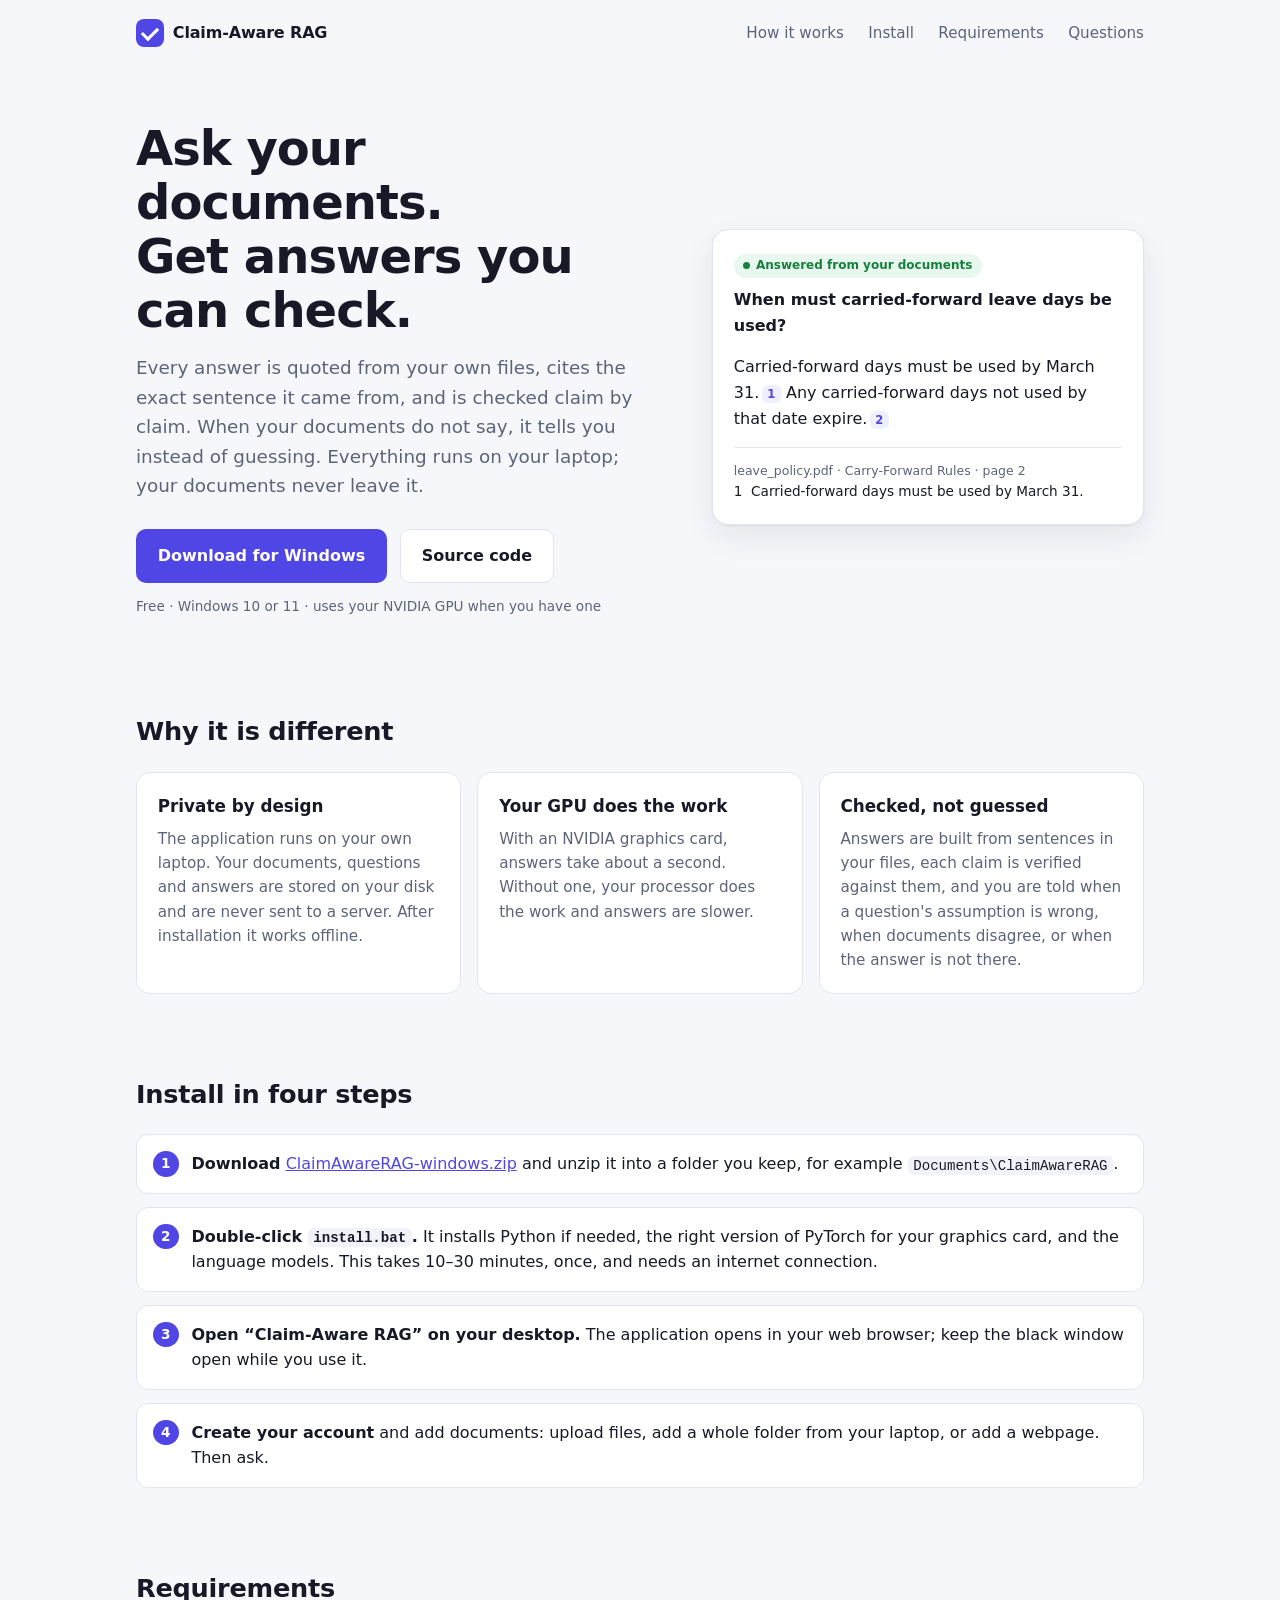
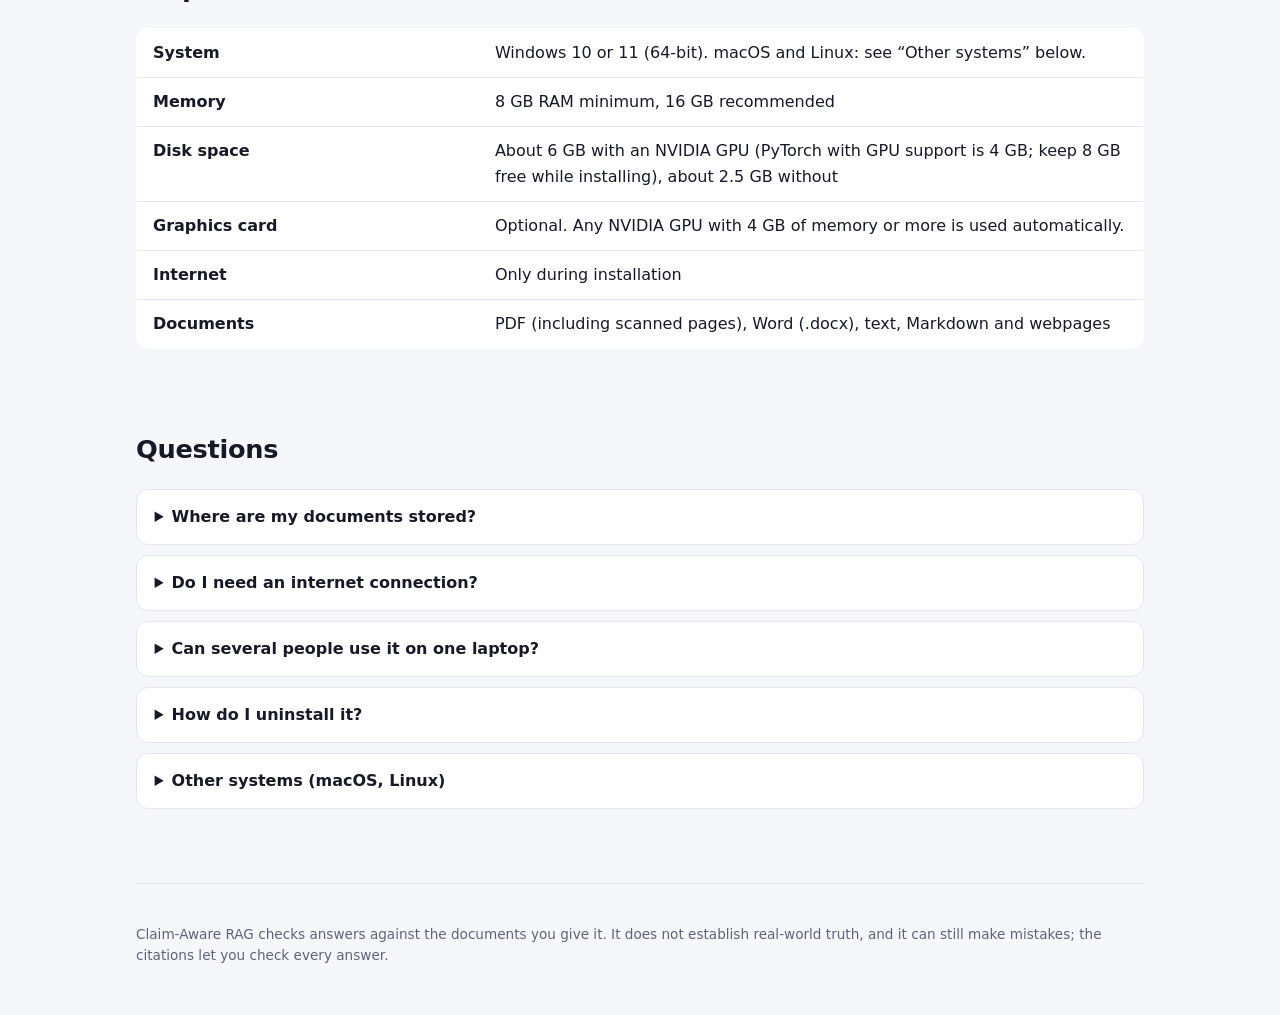
==== site/index.html @ c94f1e85 "Add a download page for the application site/index.html: a static landing page (host anywhere, e.g. " ====
<!doctype html>
<html lang="en">
<head>
  <meta charset="utf-8">
  <meta name="viewport" content="width=device-width, initial-scale=1">
  <title>Claim-Aware RAG</title>
  <meta name="description" content="Ask questions about your own documents. Every answer is quoted from your files, cited and checked, and everything runs on your own laptop.">
  <link rel="icon" href="data:image/svg+xml,%3Csvg xmlns='http://www.w3.org/2000/svg' viewBox='0 0 32 32'%3E%3Crect width='32' height='32' rx='8' fill='%234f46e5'/%3E%3Cpath d='M9 16.5l4.5 4.5L23 11.5' stroke='white' stroke-width='3' fill='none' stroke-linecap='round' stroke-linejoin='round'/%3E%3C/svg%3E">
  <style>
    :root {
      --bg: #f6f7fb; --surface: #fff; --surface-2: #f1f3f9; --border: #e2e5ef; --text: #171a26; --muted: #5d6478;
      --accent: #4f46e5; --accent-hover: #4338ca; --accent-soft: #eef0ff; --ok: #15803d; --ok-soft: #e9f8ef;
      --font: "Segoe UI", system-ui, -apple-system, "Helvetica Neue", Arial, sans-serif;
      --mono: "Cascadia Code", Consolas, ui-monospace, monospace;
      color-scheme: light;
    }
    @media (prefers-color-scheme: dark) {
      :root {
        --bg: #0f1117; --surface: #171a23; --surface-2: #1e2230; --border: #2a2f3e; --text: #e8eaf2; --muted: #9aa1b5;
        --accent: #8b85ff; --accent-hover: #a29dff; --accent-soft: #24234a; --ok: #5ad48a; --ok-soft: #16301f;
        color-scheme: dark;
      }
    }
    * { box-sizing: border-box; }
    body { margin: 0; background: var(--bg); color: var(--text); font: 16px/1.6 var(--font); -webkit-font-smoothing: antialiased; }
    a { color: var(--accent); }
    .wrap { max-width: 1040px; margin: 0 auto; padding: 0 1rem; }
    header { display: flex; justify-content: space-between; align-items: center; padding: 1.2rem 0; }
    .brand { display: flex; align-items: center; gap: .55rem; font-weight: 700; letter-spacing: -.01em; }
    .mark { width: 28px; height: 28px; border-radius: 8px; background: var(--accent); position: relative; flex: none; }
    .mark::after { content: ""; position: absolute; left: 9px; top: 5px; width: 7px; height: 13px;
      border: solid #fff; border-width: 0 3px 3px 0; transform: rotate(45deg); }
    nav a { color: var(--muted); text-decoration: none; margin-left: 1.2rem; font-size: .95rem; }
    nav a:hover { color: var(--text); }

    .hero { padding: 3.5rem 0 2.5rem; display: grid; grid-template-columns: 1.1fr .9fr; gap: 3rem; align-items: center; }
    h1 { font-size: clamp(2rem, 4.5vw, 3rem); line-height: 1.12; letter-spacing: -.02em; margin: 0 0 1rem; }
    .lead { font-size: 1.15rem; color: var(--muted); margin: 0 0 1.8rem; max-width: 34rem; }
    .actions { display: flex; flex-wrap: wrap; gap: .8rem; align-items: center; }
    .btn { display: inline-flex; align-items: center; gap: .5rem; border-radius: 10px; padding: .8rem 1.3rem;
      font-weight: 650; text-decoration: none; border: 1px solid transparent; }
    .btn-primary { background: var(--accent); color: #fff; }
    .btn-primary:hover { background: var(--accent-hover); }
    .btn-ghost { border-color: var(--border); color: var(--text); background: var(--surface); }
    .small { font-size: .85rem; color: var(--muted); }

    .demo { background: var(--surface); border: 1px solid var(--border); border-radius: 16px; padding: 1.3rem;
      box-shadow: 0 1px 2px rgba(16,24,40,.05), 0 12px 32px rgba(16,24,40,.08); }
    .demo .q { font-weight: 650; margin: .6rem 0; }
    .pill { display: inline-flex; align-items: center; gap: .35rem; font-size: .75rem; font-weight: 700;
      padding: .15rem .6rem; border-radius: 999px; color: var(--ok); background: var(--ok-soft); }
    .pill::before { content: ""; width: 7px; height: 7px; border-radius: 50%; background: currentColor; }
    .cite { display: inline-block; background: var(--accent-soft); color: var(--accent); border-radius: 6px;
      padding: 0 .35rem; font-size: .72rem; font-weight: 700; margin-left: .15rem; }
    .src { margin-top: .9rem; padding-top: .8rem; border-top: 1px solid var(--border); font-size: .85rem; }
    .src span { color: var(--muted); display: block; font-size: .78rem; }

    section { padding: 2.5rem 0; }
    h2 { font-size: 1.6rem; letter-spacing: -.01em; margin: 0 0 1.2rem; }
    .grid { display: grid; grid-template-columns: repeat(3, 1fr); gap: 1rem; }
    .card { background: var(--surface); border: 1px solid var(--border); border-radius: 14px; padding: 1.3rem; }
    .card h3 { margin: 0 0 .4rem; font-size: 1.05rem; }
    .card p { margin: 0; color: var(--muted); font-size: .95rem; }
    ol.steps { list-style: none; padding: 0; margin: 0; counter-reset: step; display: grid; gap: .8rem; }
    ol.steps li { counter-increment: step; background: var(--surface); border: 1px solid var(--border);
      border-radius: 12px; padding: 1rem 1.1rem 1rem 3.4rem; position: relative; }
    ol.steps li::before { content: counter(step); position: absolute; left: 1rem; top: 1rem; width: 1.6rem; height: 1.6rem;
      border-radius: 50%; background: var(--accent); color: #fff; display: grid; place-items: center; font-weight: 700; font-size: .85rem; }
    code { font-family: var(--mono); font-size: .88em; background: var(--surface-2); padding: .1rem .35rem; border-radius: 5px; }
    pre { background: var(--surface); border: 1px solid var(--border); border-radius: 12px; padding: 1rem; overflow-x: auto; font-size: .88rem; }
    pre code { background: none; padding: 0; }
    table { width: 100%; border-collapse: collapse; background: var(--surface); border: 1px solid var(--border); border-radius: 12px; overflow: hidden; }
    th, td { text-align: left; padding: .7rem 1rem; border-bottom: 1px solid var(--border); vertical-align: top; }
    th { width: 34%; font-weight: 600; }
    tr:last-child th, tr:last-child td { border-bottom: 0; }
    details { background: var(--surface); border: 1px solid var(--border); border-radius: 12px; padding: .9rem 1.1rem; margin-bottom: .6rem; }
    summary { cursor: pointer; font-weight: 600; }
    details p { color: var(--muted); margin: .6rem 0 0; }
    footer { padding: 2.5rem 0 3rem; color: var(--muted); font-size: .85rem; border-top: 1px solid var(--border); margin-top: 1.5rem; }

    @media (max-width: 820px) {
      .hero { grid-template-columns: 1fr; padding-top: 1.5rem; gap: 2rem; }
      .grid { grid-template-columns: 1fr; }
      nav { display: none; }
      th { width: auto; display: block; border-bottom: 0; padding-bottom: 0; }
      td { display: block; }
    }
  </style>
</head>
<body>
  <div class="wrap">
    <header>
      <div class="brand"><span class="mark" aria-hidden="true"></span>Claim-Aware RAG</div>
      <nav aria-label="Page">
        <a href="#how">How it works</a>
        <a href="#install">Install</a>
        <a href="#requirements">Requirements</a>
        <a href="#faq">Questions</a>
      </nav>
    </header>

    <main>
      <div class="hero">
        <div>
          <h1>Ask your documents.<br>Get answers you can check.</h1>
          <p class="lead">Every answer is quoted from your own files, cites the exact sentence it came from, and is checked
            claim by claim. When your documents do not say, it tells you instead of guessing.
            Everything runs on your laptop; your documents never leave it.</p>
          <div class="actions">
            <a class="btn btn-primary" href="https://github.com/manishreddy1767/claim-aware-adaptive-rag/releases/latest/download/ClaimAwareRAG-windows.zip">Download for Windows</a>
            <a class="btn btn-ghost" href="https://github.com/manishreddy1767/claim-aware-adaptive-rag">Source code</a>
          </div>
          <p class="small">Free · Windows 10 or 11 · uses your NVIDIA GPU when you have one</p>
        </div>
        <div class="demo" aria-label="Example answer">
          <span class="pill">Answered from your documents</span>
          <p class="q">When must carried-forward leave days be used?</p>
          <p>Carried-forward days must be used by March 31.<span class="cite">1</span>
             Any carried-forward days not used by that date expire.<span class="cite">2</span></p>
          <div class="src"><span>leave_policy.pdf · Carry-Forward Rules · page 2</span>
            1&nbsp; Carried-forward days must be used by March 31.</div>
        </div>
      </div>

      <section id="how">
        <h2>Why it is different</h2>
        <div class="grid">
          <div class="card"><h3>Private by design</h3>
            <p>The application runs on your own laptop. Your documents, questions and answers are stored on your disk and
              are never sent to a server. After installation it works offline.</p></div>
          <div class="card"><h3>Your GPU does the work</h3>
            <p>With an NVIDIA graphics card, answers take about a second. Without one, your processor does the work
              and answers are slower.</p></div>
          <div class="card"><h3>Checked, not guessed</h3>
            <p>Answers are built from sentences in your files, each claim is verified against them, and you are told
              when a question's assumption is wrong, when documents disagree, or when the answer is not there.</p></div>
        </div>
      </section>

      <section id="install">
        <h2>Install in four steps</h2>
        <ol class="steps">
          <li><strong>Download</strong> <a href="https://github.com/manishreddy1767/claim-aware-adaptive-rag/releases/latest/download/ClaimAwareRAG-windows.zip">ClaimAwareRAG-windows.zip</a>
            and unzip it into a folder you keep, for example <code>Documents\ClaimAwareRAG</code>.</li>
          <li><strong>Double-click <code>install.bat</code>.</strong> It installs Python if needed, the right version of PyTorch
            for your graphics card, and the language models. This takes 10–30 minutes, once, and needs an internet connection.</li>
          <li><strong>Open “Claim-Aware RAG” on your desktop.</strong> The application opens in your web browser; keep the
            black window open while you use it.</li>
          <li><strong>Create your account</strong> and add documents: upload files, add a whole folder from your laptop,
            or add a webpage. Then ask.</li>
        </ol>
      </section>

      <section id="requirements">
        <h2>Requirements</h2>
        <table>
          <tr><th>System</th><td>Windows 10 or 11 (64-bit). macOS and Linux: see “Other systems” below.</td></tr>
          <tr><th>Memory</th><td>8 GB RAM minimum, 16 GB recommended</td></tr>
          <tr><th>Disk space</th><td>About 6 GB with an NVIDIA GPU (PyTorch with GPU support is 4 GB; keep 8 GB free while
            installing), about 2.5 GB without</td></tr>
          <tr><th>Graphics card</th><td>Optional. Any NVIDIA GPU with 4 GB of memory or more is used automatically.</td></tr>
          <tr><th>Internet</th><td>Only during installation</td></tr>
          <tr><th>Documents</th><td>PDF (including scanned pages), Word (.docx), text, Markdown and webpages</td></tr>
        </table>
      </section>

      <section id="faq">
        <h2>Questions</h2>
        <details><summary>Where are my documents stored?</summary>
          <p>On your laptop, in <code>%LOCALAPPDATA%\ClaimAwareRAG</code>. Files you add from a folder are read where they
            are and are not copied. Nothing is uploaded anywhere.</p></details>
        <details><summary>Do I need an internet connection?</summary>
          <p>Only to install. Adding webpages also needs one, of course.</p></details>
        <details><summary>Can several people use it on one laptop?</summary>
          <p>Yes. Each person creates an account and sees only their own documents and questions.</p></details>
        <details><summary>How do I uninstall it?</summary>
          <p>Close the application, double-click <code>uninstall.bat</code> in its folder (it asks whether to keep your
            documents), then delete the folder.</p></details>
        <details><summary>Other systems (macOS, Linux)</summary>
          <p>Install Python 3.10 or newer, unzip the download, then in a terminal in that folder:</p>
          <pre><code>python3 -m venv .venv && source .venv/bin/activate
pip install torch
pip install -e ".[ocr]"
carag-app</code></pre></details>
      </section>
    </main>

    <footer>
      Claim-Aware RAG checks answers against the documents you give it. It does not establish real-world truth, and
      it can still make mistakes; the citations let you check every answer.
    </footer>
  </div>
</body>
</html>
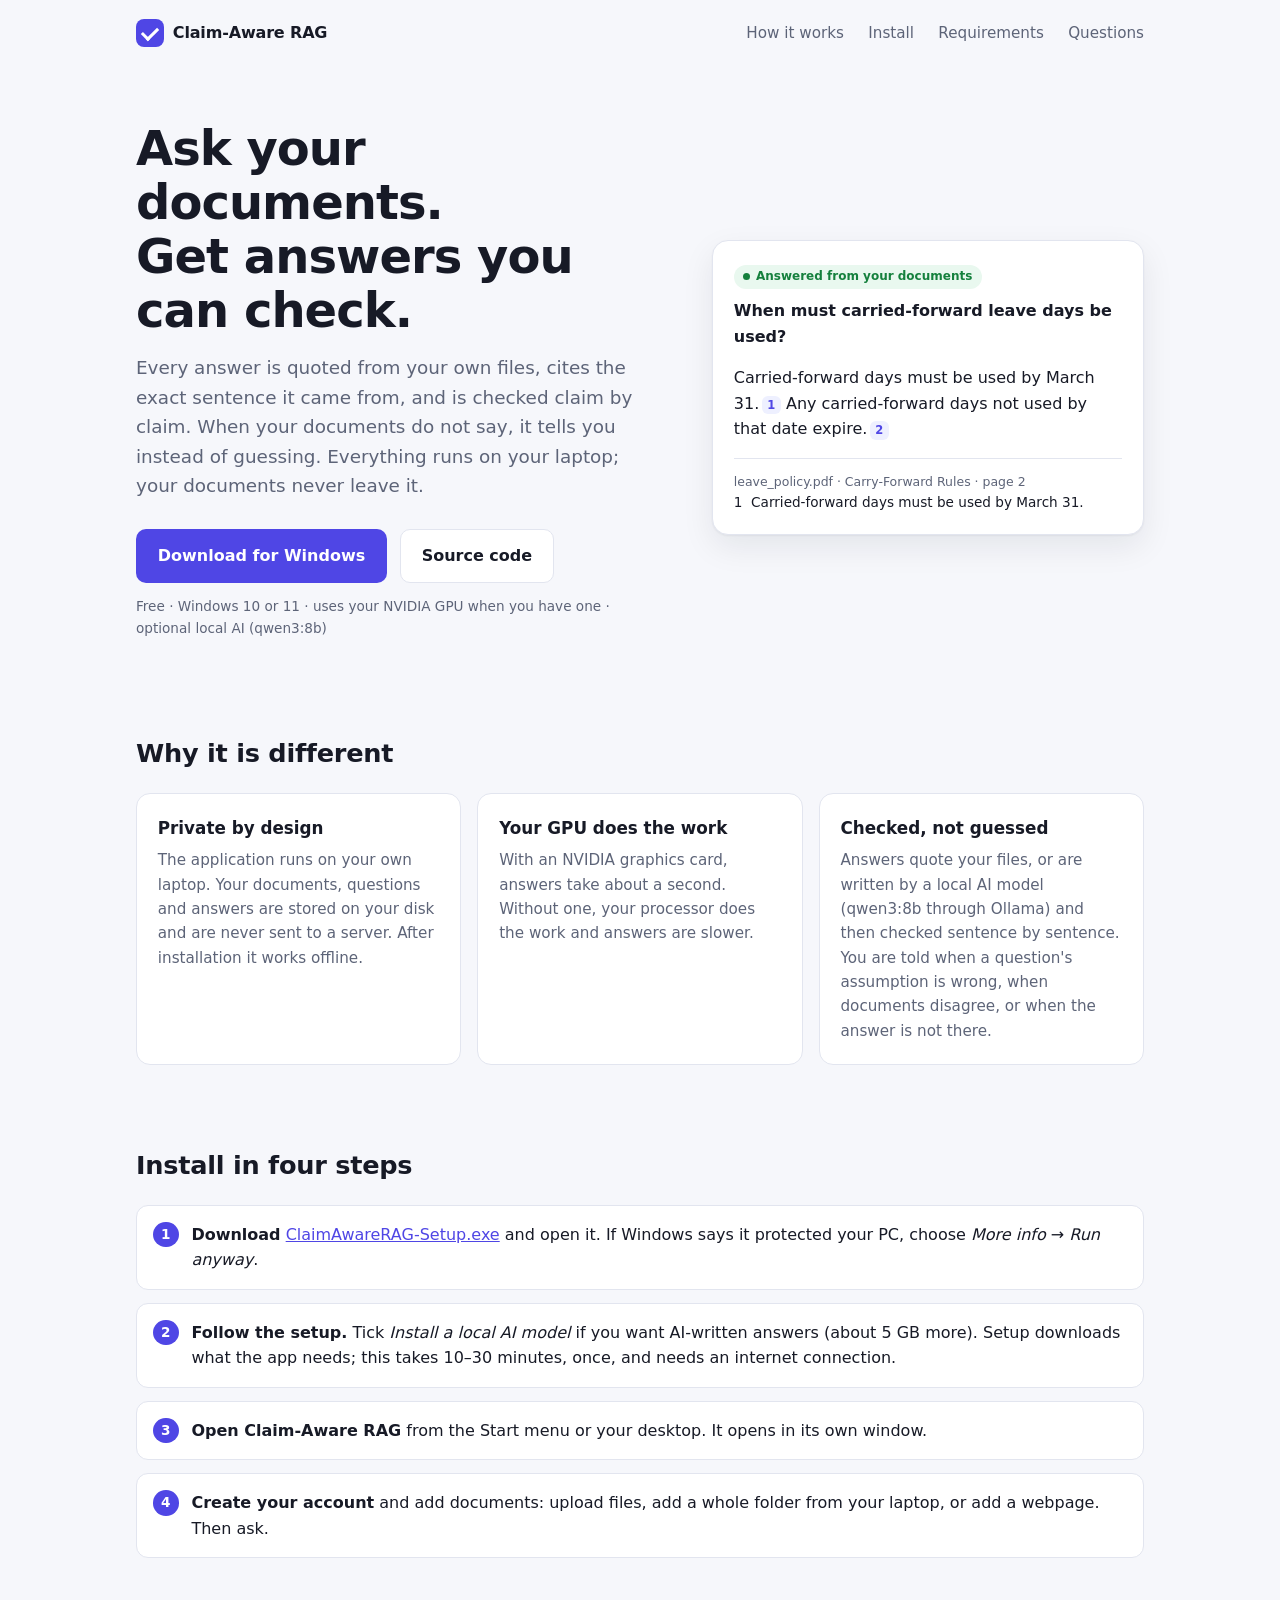
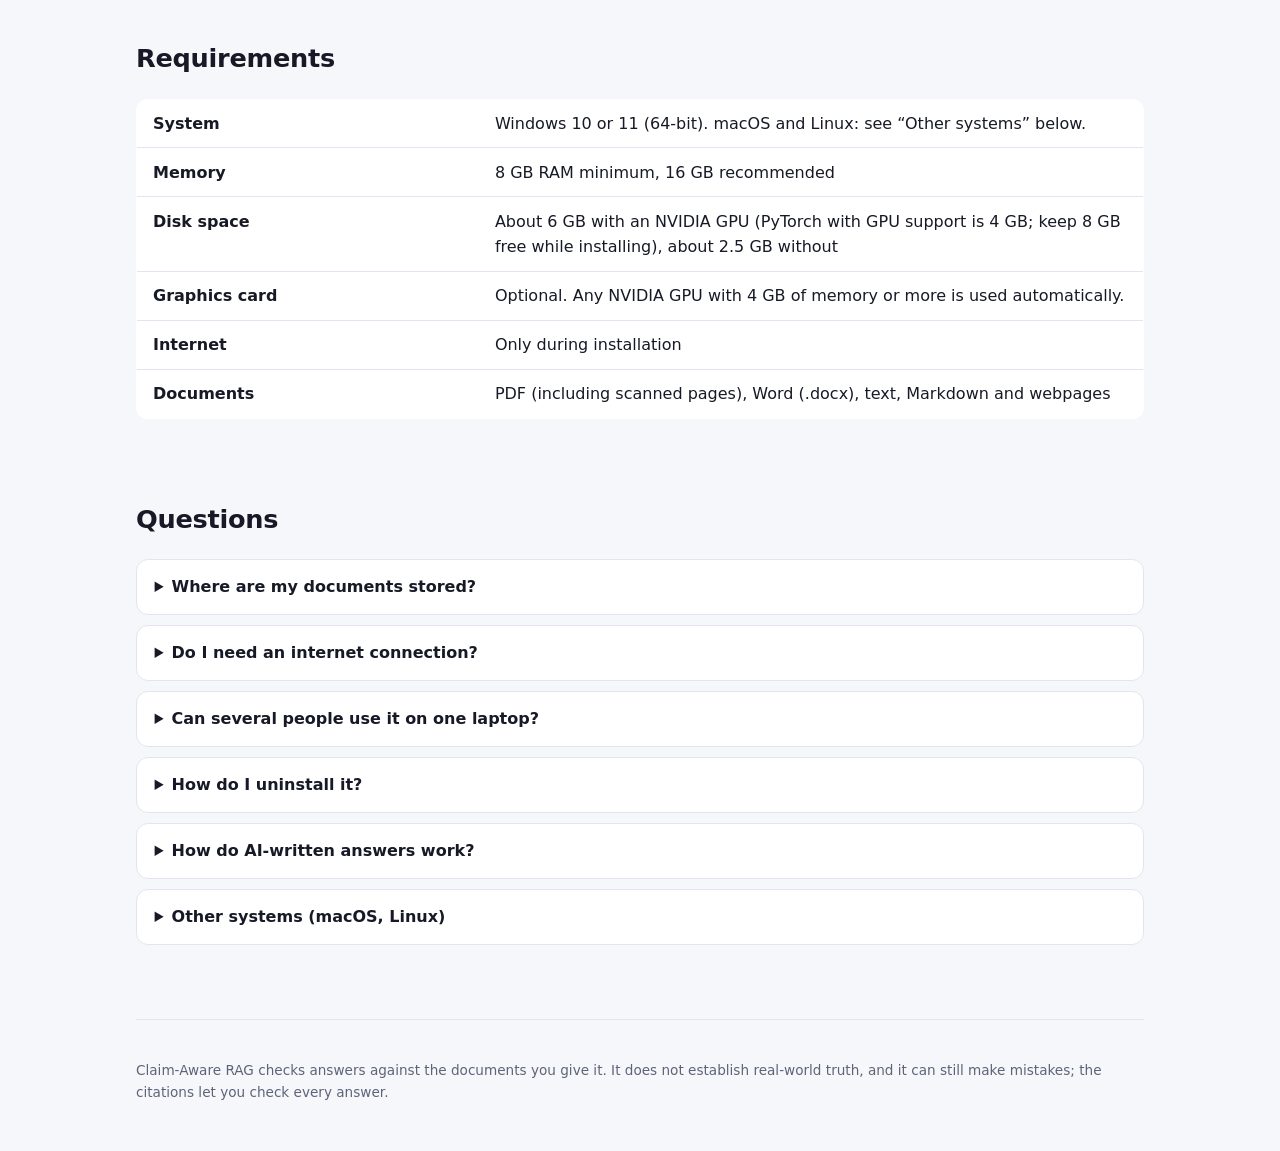
==== commit 1e2a591d: "Windows installer: ClaimAwareRAG-Setup.exe installer/ClaimAwareRAG.iss (Inno Setup 6), built by scri" ====
--- a/site/index.html
+++ b/site/index.html
@@ -107,10 +107,10 @@
             claim by claim. When your documents do not say, it tells you instead of guessing.
             Everything runs on your laptop; your documents never leave it.</p>
           <div class="actions">
-            <a class="btn btn-primary" href="https://github.com/manishreddy1767/claim-aware-adaptive-rag/releases/latest/download/ClaimAwareRAG-windows.zip">Download for Windows</a>
+            <a class="btn btn-primary" href="https://github.com/manishreddy1767/claim-aware-adaptive-rag/releases/latest/download/ClaimAwareRAG-Setup.exe">Download for Windows</a>
             <a class="btn btn-ghost" href="https://github.com/manishreddy1767/claim-aware-adaptive-rag">Source code</a>
           </div>
-          <p class="small">Free · Windows 10 or 11 · uses your NVIDIA GPU when you have one</p>
+          <p class="small">Free · Windows 10 or 11 · uses your NVIDIA GPU when you have one · optional local AI (qwen3:8b)</p>
         </div>
         <div class="demo" aria-label="Example answer">
           <span class="pill">Answered from your documents</span>
@@ -132,20 +132,20 @@
             <p>With an NVIDIA graphics card, answers take about a second. Without one, your processor does the work
               and answers are slower.</p></div>
           <div class="card"><h3>Checked, not guessed</h3>
-            <p>Answers are built from sentences in your files, each claim is verified against them, and you are told
-              when a question's assumption is wrong, when documents disagree, or when the answer is not there.</p></div>
+            <p>Answers quote your files, or are written by a local AI model (qwen3:8b through Ollama) and then checked
+              sentence by sentence. You are told when a question's assumption is wrong, when documents disagree, or
+              when the answer is not there.</p></div>
         </div>
       </section>
 
       <section id="install">
         <h2>Install in four steps</h2>
         <ol class="steps">
-          <li><strong>Download</strong> <a href="https://github.com/manishreddy1767/claim-aware-adaptive-rag/releases/latest/download/ClaimAwareRAG-windows.zip">ClaimAwareRAG-windows.zip</a>
-            and unzip it into a folder you keep, for example <code>Documents\ClaimAwareRAG</code>.</li>
-          <li><strong>Double-click <code>install.bat</code>.</strong> It installs Python if needed, the right version of PyTorch
-            for your graphics card, and the language models. This takes 10–30 minutes, once, and needs an internet connection.</li>
-          <li><strong>Open “Claim-Aware RAG” on your desktop.</strong> The application opens in your web browser; keep the
-            black window open while you use it.</li>
+          <li><strong>Download</strong> <a href="https://github.com/manishreddy1767/claim-aware-adaptive-rag/releases/latest/download/ClaimAwareRAG-Setup.exe">ClaimAwareRAG-Setup.exe</a>
+            and open it. If Windows says it protected your PC, choose <em>More info</em> → <em>Run anyway</em>.</li>
+          <li><strong>Follow the setup.</strong> Tick <em>Install a local AI model</em> if you want AI-written answers
+            (about 5 GB more). Setup downloads what the app needs; this takes 10–30 minutes, once, and needs an internet connection.</li>
+          <li><strong>Open Claim-Aware RAG</strong> from the Start menu or your desktop. It opens in its own window.</li>
           <li><strong>Create your account</strong> and add documents: upload files, add a whole folder from your laptop,
             or add a webpage. Then ask.</li>
         </ol>
@@ -174,8 +174,13 @@
         <details><summary>Can several people use it on one laptop?</summary>
           <p>Yes. Each person creates an account and sees only their own documents and questions.</p></details>
         <details><summary>How do I uninstall it?</summary>
-          <p>Close the application, double-click <code>uninstall.bat</code> in its folder (it asks whether to keep your
-            documents), then delete the folder.</p></details>
+          <p>Settings → Apps → Claim-Aware RAG → Uninstall. It asks whether to keep your documents. Ollama, if you
+            installed it, is a separate app you can uninstall the same way.</p></details>
+        <details><summary>How do AI-written answers work?</summary>
+          <p>A model running on your laptop (qwen3:8b through Ollama) writes the answer from passages of your documents.
+            Every sentence is then checked against your documents; sentences they do not support are removed, and you can
+            see the model's original text. Turn it on in the app's AI settings. On a graphics card with less than 6 GB,
+            an 8B model runs partly on the processor and answers take several seconds.</p></details>
         <details><summary>Other systems (macOS, Linux)</summary>
           <p>Install Python 3.10 or newer, unzip the download, then in a terminal in that folder:</p>
           <pre><code>python3 -m venv .venv && source .venv/bin/activate
